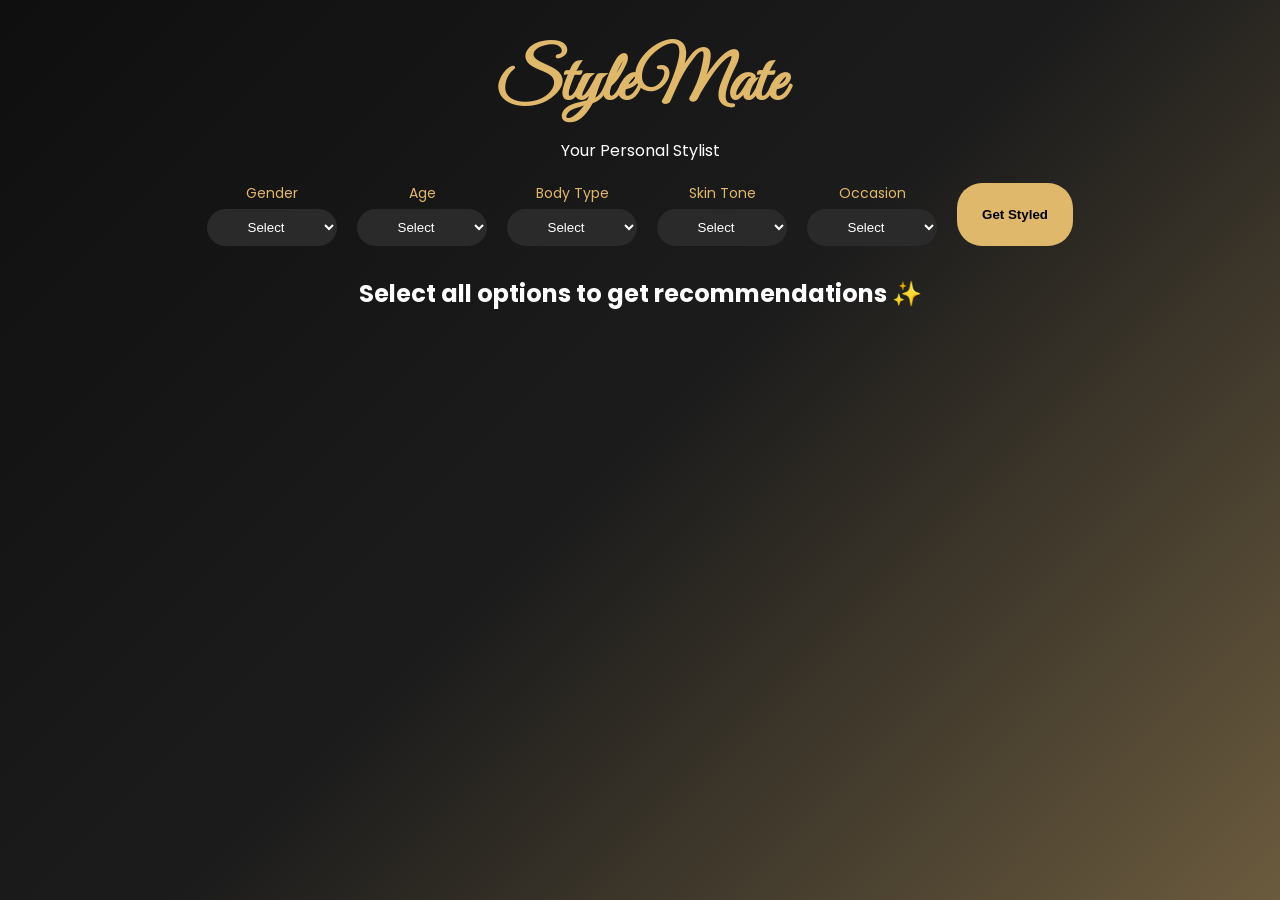
==== app.html @ 2ad91eab "Initial commit - StyleMate project" ====
<!DOCTYPE html>
<html>
<head>

<title>StyleMate App</title>

<link href="https://fonts.googleapis.com/css2?family=Great+Vibes&family=Poppins:wght@300;400;600&display=swap" rel="stylesheet">
<link rel="stylesheet" href="style.css">

</head>

<body>

<div class="app">

<h1 class="logo">StyleMate</h1>
<p>Your Personal Stylist</p>

<div class="filters">

<div class="filter-box">
<label>Gender</label>
<select id="gender">
<option value="">Select</option>
<option>Female</option>
<option>Male</option>
<option>Kids</option>
</select>
</div>

<div class="filter-box">
<label>Age</label>
<select id="age">
<option value="">Select</option>
<option>Kid</option>
<option>Teen</option>
<option>Adult</option>
</select>
</div>

<div class="filter-box">
<label>Body Type</label>
<select id="body">
<option value="">Select</option>
<option>Petite</option>
<option>Hourglass</option>
<option>Pear</option>
<option>Apple</option>
<option>Athletic</option>
<option>Plus Size</option>
</select>
</div>

<div class="filter-box">
<label>Skin Tone</label>
<select id="skin">
<option value="">Select</option>
<option>Fair</option>
<option>Medium</option>
<option>Olive</option>
<option>Dark</option>
</select>
</div>

<div class="filter-box">
<label>Occasion</label>
<select id="occasion">
<option value="">Select</option>
<option value="casual">Casual</option>
<option value="party">Party</option>
<option value="traditional">Traditional</option>
<option value="college">College</option>
<option value="gym">Gym</option>
<option value="beach">Beach</option>
</select>
</div>

<button class="main-btn" onclick="generateLooks()">Get Styled</button>

</div>

<h2 id="resultText">Select all options to get recommendations ✨</h2>

<div id="results" class="results"></div>

</div>

<script src="script.js"></script>

</body>
</html>
---- style.css ----
*{
margin:0;
padding:0;
box-sizing:border-box;
}

body{
font-family:'Poppins',sans-serif;
min-height:100vh;
background:linear-gradient(135deg,#0f0f0f,#1c1c1c,#6b5b3e);
color:white;
}

/* HOME PAGE */
.home{
height:100vh;
display:flex;
flex-direction:column;
justify-content:center;
align-items:center;
}

/* LOGO */
.logo{
font-family:'Great Vibes',cursive;
font-size:70px;
color:#e0b86c;
margin-bottom:10px;
}

/* GLOW BUTTON */
.glow-btn{
padding:12px 30px;
border:none;
border-radius:25px;
background:#e0b86c;
color:black;
font-weight:bold;
cursor:pointer;
transition:0.3s;
}

.glow-btn:hover{
box-shadow:0 0 25px #e0b86c, 0 0 50px #e0b86c;
transform:scale(1.1);
}

/* APP PAGE */
.app{
text-align:center;
padding:40px;
}

/* FILTERS */
.filters{
display:flex;
justify-content:center;
gap:20px;
flex-wrap:wrap;
margin-top:20px;
}

.filter-box{
display:flex;
flex-direction:column;
align-items:center;
}

.filter-box label{
font-size:14px;
margin-bottom:5px;
color:#e0b86c;
}

.filter-box select{
padding:10px 15px;
border-radius:20px;
border:none;
background:#2a2a2a;
color:white;
min-width:130px;
text-align:center;
}

/* MAIN BUTTON */
.main-btn{
padding:12px 25px;
border:none;
border-radius:25px;
background:#e0b86c;
color:black;
font-weight:bold;
cursor:pointer;
}

.main-btn:hover{
box-shadow:0 0 20px #e0b86c;
}

/* RESULTS */
#resultText{
margin-top:30px;
}

.results{
display:flex;
justify-content:center;
gap:20px;
flex-wrap:wrap;
margin-top:30px;
}

/* CARD */
.card{
background:#2a2a2a;
padding:20px;
border-radius:15px;
width:170px;
}

.card h3{
margin-bottom:10px;
}

.card button{
display:block;
width:100%;
margin:5px 0;
padding:8px;
border:none;
border-radius:15px;
cursor:pointer;
background:#444;
color:white;
}

.card button:hover{
background:#e0b86c;
color:black;
}
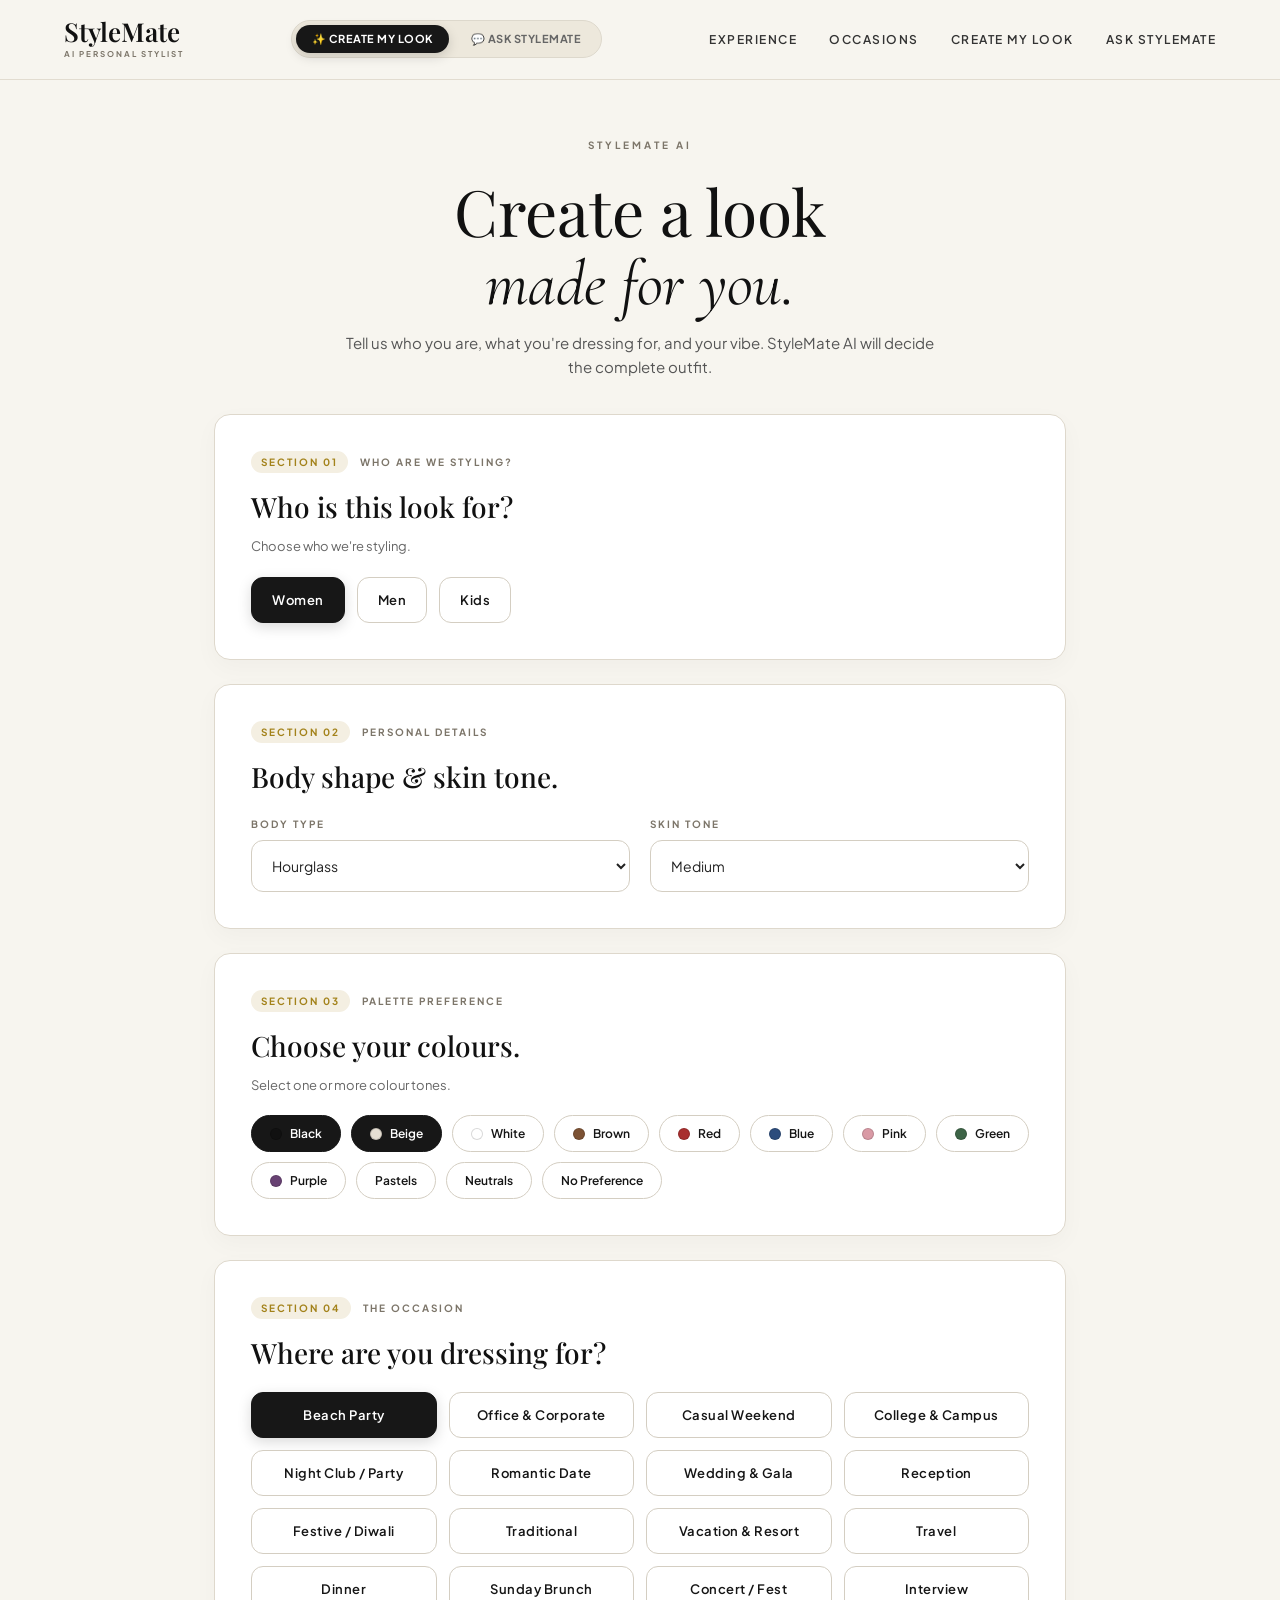
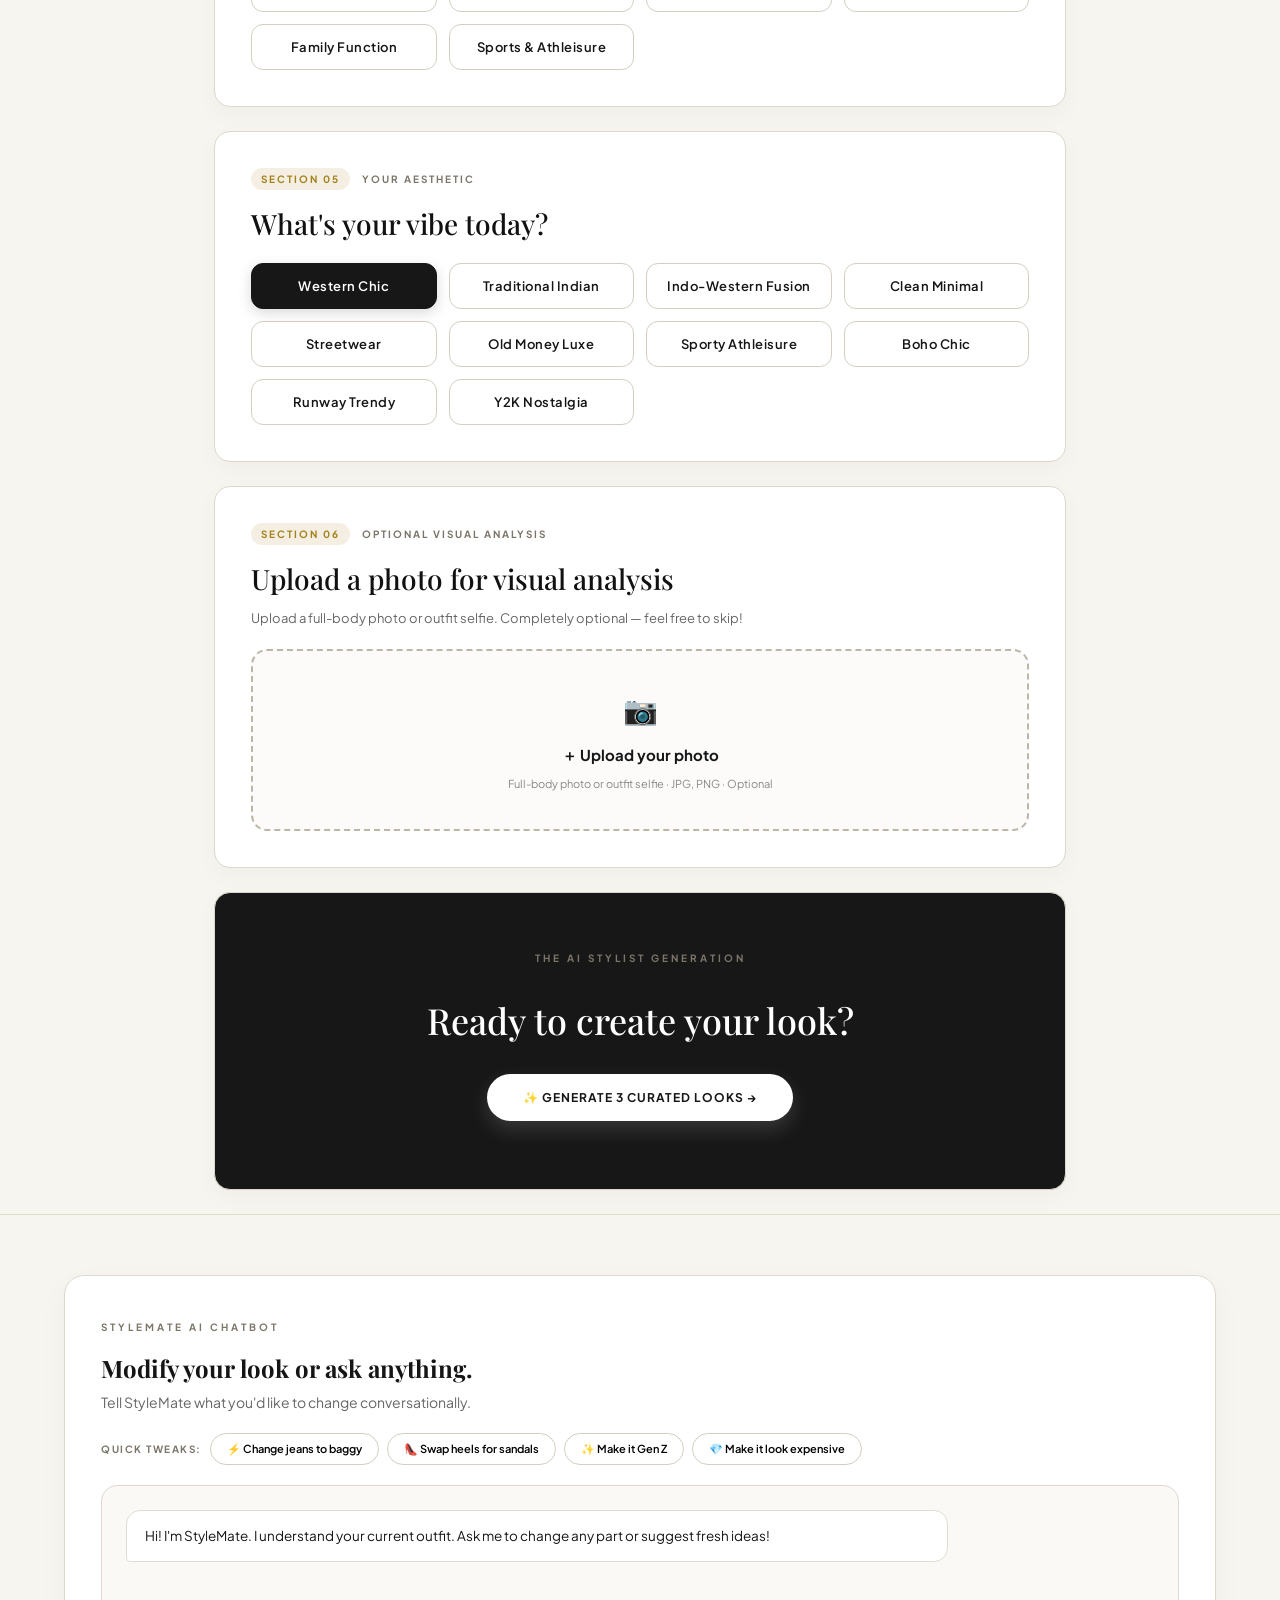
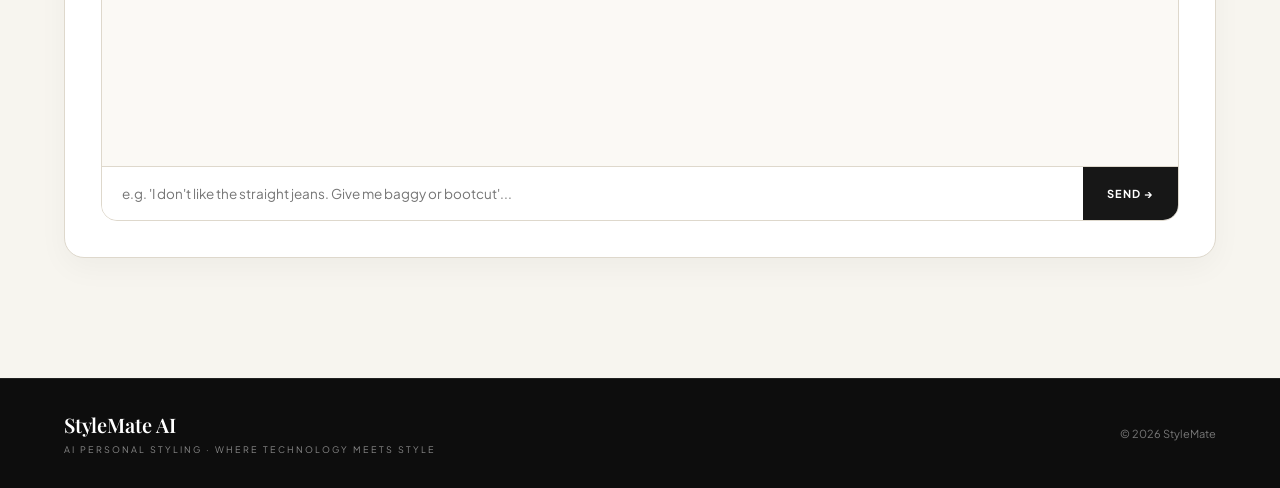
==== commit d8b9deed: "Complete StyleMate AI styling platform" ====
--- a/app.html
+++ b/app.html
@@ -1,91 +1,320 @@
-<!DOCTYPE html>
-<html>
-<head>
-
-<title>StyleMate App</title>
-
-<link href="https://fonts.googleapis.com/css2?family=Great+Vibes&family=Poppins:wght@300;400;600&display=swap" rel="stylesheet">
-<link rel="stylesheet" href="style.css">
-
-</head>
-
-<body>
-
-<div class="app">
-
-<h1 class="logo">StyleMate</h1>
-<p>Your Personal Stylist</p>
-
-<div class="filters">
-
-<div class="filter-box">
-<label>Gender</label>
-<select id="gender">
-<option value="">Select</option>
-<option>Female</option>
-<option>Male</option>
-<option>Kids</option>
-</select>
-</div>
-
-<div class="filter-box">
-<label>Age</label>
-<select id="age">
-<option value="">Select</option>
-<option>Kid</option>
-<option>Teen</option>
-<option>Adult</option>
-</select>
-</div>
-
-<div class="filter-box">
-<label>Body Type</label>
-<select id="body">
-<option value="">Select</option>
-<option>Petite</option>
-<option>Hourglass</option>
-<option>Pear</option>
-<option>Apple</option>
-<option>Athletic</option>
-<option>Plus Size</option>
-</select>
-</div>
-
-<div class="filter-box">
-<label>Skin Tone</label>
-<select id="skin">
-<option value="">Select</option>
-<option>Fair</option>
-<option>Medium</option>
-<option>Olive</option>
-<option>Dark</option>
-</select>
-</div>
-
-<div class="filter-box">
-<label>Occasion</label>
-<select id="occasion">
-<option value="">Select</option>
-<option value="casual">Casual</option>
-<option value="party">Party</option>
-<option value="traditional">Traditional</option>
-<option value="college">College</option>
-<option value="gym">Gym</option>
-<option value="beach">Beach</option>
-</select>
-</div>
-
-<button class="main-btn" onclick="generateLooks()">Get Styled</button>
-
-</div>
-
-<h2 id="resultText">Select all options to get recommendations ✨</h2>
-
-<div id="results" class="results"></div>
-
-</div>
-
-<script src="script.js"></script>
-
-</body>
+<!DOCTYPE html>
+<html lang="en">
+<head>
+    <meta charset="UTF-8">
+    <meta name="viewport" content="width=device-width, initial-scale=1.0">
+    <title>StyleMate | AI Styling Studio</title>
+    <meta name="description" content="StyleMate AI Styling Studio. Tell us who you are, what you're dressing for, and your vibe to create complete personalized outfits.">
+
+    <link rel="preconnect" href="https://fonts.googleapis.com">
+    <link rel="preconnect" href="https://fonts.gstatic.com" crossorigin>
+    <link href="https://fonts.googleapis.com/css2?family=Cormorant+Garamond:ital,wght@0,400;0,600;0,700;1,400;1,600&family=Inter:wght@300;400;500;600;700&family=Playfair+Display:ital,wght@0,400;0,500;0,600;1,400;1,500&family=Plus+Jakarta+Sans:wght@400;500;600;700;800&display=swap" rel="stylesheet">
+    <link rel="stylesheet" href="style.css">
+</head>
+
+<body>
+
+    <!-- TOP NAVIGATION (SAME AS HOMEPAGE) -->
+    <header class="navbar">
+        <div class="nav-container">
+            <a href="index.html" class="brand">
+                <span class="brand-name">StyleMate</span>
+                <span class="brand-sub">AI PERSONAL STYLIST</span>
+            </a>
+
+            <!-- DUAL PATH SWITCHER -->
+            <div class="path-switcher">
+                <button id="path1Btn" class="path-tab active">✨ CREATE MY LOOK</button>
+                <button id="path2Btn" class="path-tab">💬 ASK STYLEMATE</button>
+            </div>
+
+            <nav class="nav-links">
+                <a href="index.html#experience">Experience</a>
+                <a href="index.html#occasions">Occasions</a>
+                <a href="app.html?path=wizard">Create My Look</a>
+                <a href="app.html?path=chat">Ask StyleMate</a>
+            </nav>
+        </div>
+    </header>
+
+
+    <main id="studio" class="studio-wrapper">
+
+        <!-- HERO SECTION -->
+        <section class="studio-hero-compact text-center">
+            <div class="container-center">
+                <span class="eyebrow-badge">STYLEMATE AI</span>
+                <h1 id="pathHeading" class="studio-title font-serif">
+                    Create a look<br>
+                    <em>made for you.</em>
+                </h1>
+                <p id="pathSubheading" class="studio-subtitle">
+                    Tell us who you are, what you're dressing for, and your vibe. StyleMate AI will create a complete personalized outfit.
+                </p>
+            </div>
+        </section>
+
+
+        <!-- PATH 1: GUIDED STYLING FORM CONTAINER -->
+        <div id="path1Container" class="studio-form-container">
+            <div class="container-center-narrow">
+                
+                <!-- SECTION 01: AUDIENCE -->
+                <div class="form-card-step">
+                    <div class="step-card-header">
+                        <span class="step-badge">SECTION 01</span>
+                        <span class="eyebrow-sub">WHO ARE WE STYLING?</span>
+                    </div>
+                    <h2>Who is this look for?</h2>
+                    <p class="step-desc">Choose who we're styling.</p>
+
+                    <div class="choice-grid-pills" id="audienceChoices">
+                        <button class="choice selected" data-group="audience" data-value="Women">Women</button>
+                        <button class="choice" data-group="audience" data-value="Men">Men</button>
+                        <button class="choice" data-group="audience" data-value="Kids">Kids</button>
+                    </div>
+
+                    <!-- Kids Age Group Sub-Section -->
+                    <div id="kidsAgeGroup" class="kids-age-box hidden">
+                        <span class="eyebrow-sub">KIDS AGE GROUP</span>
+                        <div class="choice-grid-pills sub-grid">
+                            <button class="choice sub-choice selected" data-group="kidsAge" data-value="Toddler (2–4 yrs)">Toddler (2–4 yrs)</button>
+                            <button class="choice sub-choice" data-group="kidsAge" data-value="Little Kids (5–8 yrs)">Little Kids (5–8 yrs)</button>
+                            <button class="choice sub-choice" data-group="kidsAge" data-value="Pre-Teen (9–12 yrs)">Pre-Teen (9–12 yrs)</button>
+                            <button class="choice sub-choice" data-group="kidsAge" data-value="Teen (13–16 yrs)">Teen (13–16 yrs)</button>
+                        </div>
+                    </div>
+                </div>
+
+
+                <!-- SECTION 02: BODY SHAPE & SKIN TONE -->
+                <div class="form-card-step">
+                    <div class="step-card-header">
+                        <span class="step-badge">SECTION 02</span>
+                        <span class="eyebrow-sub">PERSONAL DETAILS</span>
+                    </div>
+                    <h2>Body shape & skin tone.</h2>
+
+                    <div class="fields-dual">
+                        <div class="field-box" id="bodyTypeField">
+                            <label for="bodyType">BODY TYPE</label>
+                            <select id="bodyType" class="select-luxe">
+                                <option value="Hourglass">Hourglass</option>
+                                <option value="Pear">Pear</option>
+                                <option value="Apple">Apple</option>
+                                <option value="Rectangle">Rectangle</option>
+                                <option value="Inverted Triangle">Inverted Triangle</option>
+                                <option value="Athletic">Athletic</option>
+                                <option value="Plus/Curvy">Plus / Curvy</option>
+                                <option value="Not Sure">Not Sure (Let AI decide)</option>
+                            </select>
+                        </div>
+
+                        <div class="field-box">
+                            <label for="skinTone">SKIN TONE</label>
+                            <select id="skinTone" class="select-luxe">
+                                <option value="Fair">Fair</option>
+                                <option value="Light">Light</option>
+                                <option value="Medium" selected>Medium</option>
+                                <option value="Tan">Tan</option>
+                                <option value="Deep">Deep</option>
+                                <option value="Not Sure">Not Sure</option>
+                            </select>
+                        </div>
+                    </div>
+                </div>
+
+
+                <!-- SECTION 03: PREFERRED COLOURS -->
+                <div class="form-card-step">
+                    <div class="step-card-header">
+                        <span class="step-badge">SECTION 03</span>
+                        <span class="eyebrow-sub">PALETTE PREFERENCE</span>
+                    </div>
+                    <h2>Choose your colours.</h2>
+                    <p class="step-desc">Select one or more colour tones.</p>
+
+                    <div class="color-pills-grid" id="colorPills">
+                        <button class="color-pill selected" data-color="Black"><span class="swatch swatch-black"></span> Black</button>
+                        <button class="color-pill selected" data-color="Beige"><span class="swatch swatch-beige"></span> Beige</button>
+                        <button class="color-pill" data-color="White"><span class="swatch swatch-white"></span> White</button>
+                        <button class="color-pill" data-color="Brown"><span class="swatch swatch-brown"></span> Brown</button>
+                        <button class="color-pill" data-color="Red"><span class="swatch swatch-red"></span> Red</button>
+                        <button class="color-pill" data-color="Blue"><span class="swatch swatch-blue"></span> Blue</button>
+                        <button class="color-pill" data-color="Pink"><span class="swatch swatch-pink"></span> Pink</button>
+                        <button class="color-pill" data-color="Green"><span class="swatch swatch-green"></span> Green</button>
+                        <button class="color-pill" data-color="Purple"><span class="swatch swatch-purple"></span> Purple</button>
+                        <button class="color-pill" data-color="Pastels">Pastels</button>
+                        <button class="color-pill" data-color="Neutrals">Neutrals</button>
+                        <button class="color-pill" data-color="No Preference">No Preference</button>
+                    </div>
+                </div>
+
+
+                <!-- SECTION 04: OCCASION -->
+                <div class="form-card-step">
+                    <div class="step-card-header">
+                        <span class="step-badge">SECTION 04</span>
+                        <span class="eyebrow-sub">THE OCCASION</span>
+                    </div>
+                    <h2>Where are you dressing for?</h2>
+
+                    <div class="choice-grid-cards" id="occasionChoices">
+                        <button class="choice selected" data-value="Beach">Beach Party</button>
+                        <button class="choice" data-value="Office">Office & Corporate</button>
+                        <button class="choice" data-value="Casual">Casual Weekend</button>
+                        <button class="choice" data-value="College">College & Campus</button>
+                        <button class="choice" data-value="Party">Night Club / Party</button>
+                        <button class="choice" data-value="Date">Romantic Date</button>
+                        <button class="choice" data-value="Wedding">Wedding & Gala</button>
+                        <button class="choice" data-value="Reception">Reception</button>
+                        <button class="choice" data-value="Festive">Festive / Diwali</button>
+                        <button class="choice" data-value="Traditional">Traditional</button>
+                        <button class="choice" data-value="Vacation">Vacation & Resort</button>
+                        <button class="choice" data-value="Travel">Travel</button>
+                        <button class="choice" data-value="Dinner">Dinner</button>
+                        <button class="choice" data-value="Brunch">Sunday Brunch</button>
+                        <button class="choice" data-value="Concert">Concert / Fest</button>
+                        <button class="choice" data-value="Interview">Interview</button>
+                        <button class="choice" data-value="Family Function">Family Function</button>
+                        <button class="choice" data-value="Sports">Sports & Athleisure</button>
+                    </div>
+                </div>
+
+
+                <!-- SECTION 05: AESTHETIC -->
+                <div class="form-card-step">
+                    <div class="step-card-header">
+                        <span class="step-badge">SECTION 05</span>
+                        <span class="eyebrow-sub">YOUR AESTHETIC</span>
+                    </div>
+                    <h2>What's your vibe today?</h2>
+
+                    <div class="choice-grid-cards" id="styleChoices">
+                        <button class="choice selected" data-group="style" data-value="Western">Western Chic</button>
+                        <button class="choice" data-group="style" data-value="Indian">Traditional Indian</button>
+                        <button class="choice" data-group="style" data-value="Fusion">Indo-Western Fusion</button>
+                        <button class="choice" data-group="style" data-value="Minimal">Clean Minimal</button>
+                        <button class="choice" data-group="style" data-value="Streetwear">Streetwear</button>
+                        <button class="choice" data-group="style" data-value="Elegant">Old Money Luxe</button>
+                        <button class="choice" data-group="style" data-value="Sporty">Sporty Athleisure</button>
+                        <button class="choice" data-group="style" data-value="Boho">Boho Chic</button>
+                        <button class="choice" data-group="style" data-value="Trendy">Runway Trendy</button>
+                        <button class="choice" data-group="style" data-value="Y2K">Y2K Nostalgia</button>
+                    </div>
+                </div>
+
+
+                <!-- SECTION 06: OPTIONAL PHOTO -->
+                <div class="form-card-step">
+                    <div class="step-card-header">
+                        <span class="step-badge">SECTION 06</span>
+                        <span class="eyebrow-sub">OPTIONAL VISUAL ANALYSIS</span>
+                    </div>
+                    <h2>Upload a photo for visual analysis</h2>
+                    <p class="step-desc">Upload a full-body photo or outfit selfie. Completely optional — feel free to skip!</p>
+
+                    <label class="upload-dropzone">
+                        <input type="file" id="photo" accept="image/*">
+                        <span class="upload-icon">📷</span>
+                        <span id="uploadLabelText" class="upload-title">＋ Upload your photo</span>
+                        <span class="upload-sub">Full-body photo or outfit selfie · JPG, PNG · Optional</span>
+                    </label>
+                </div>
+
+
+                <!-- SECTION 07: GENERATE ACTION CTA -->
+                <div class="form-card-step generate-cta-card text-center">
+                    <span class="eyebrow-badge">THE AI STYLIST GENERATION</span>
+                    <h2 class="font-serif">Ready to create your look?</h2>
+                    <button id="generateBtn" class="btn-generate-main">
+                        ✨ GENERATE 3 CURATED LOOKS →
+                    </button>
+                    <p id="status" class="status-message"></p>
+                </div>
+
+            </div>
+        </div>
+
+
+        <!-- AI CURATED RESULTS SECTION -->
+        <section id="resultSection" class="result-section-luxe hidden">
+            <div class="container-center">
+                <div class="result-header-flex">
+                    <div>
+                        <span class="eyebrow-badge">STYLEMATE AI CURATION</span>
+                        <h2 class="font-serif">Your Curated Outfit Recommendations.</h2>
+                    </div>
+
+                    <!-- LOOK SWITCHER TABS -->
+                    <div class="look-tabs-bar" id="lookTabsContainer">
+                        <button class="look-tab active" data-look-idx="0">LOOK 01</button>
+                        <button class="look-tab" data-look-idx="1">LOOK 02</button>
+                        <button class="look-tab" data-look-idx="2">LOOK 03</button>
+                    </div>
+                </div>
+
+                <div id="result" class="result-card-container"></div>
+            </div>
+        </section>
+
+
+        <!-- AI CHATBOT SECTION (CONVERSATIONAL MODIFIER) -->
+        <section id="chat" class="chat-section-luxe">
+            <div class="container-center">
+                <div class="chat-card-wrapper">
+                    <div class="chat-card-header">
+                        <span class="eyebrow-badge">STYLEMATE AI CHATBOT</span>
+                        <h2 class="font-serif">Modify your look or ask anything.</h2>
+                        <p class="chat-sub">Tell StyleMate what you'd like to change conversationally.</p>
+                    </div>
+
+                    <!-- Quick Tweaks Bar -->
+                    <div class="quick-tweaks-bar" id="quickTweaksBar">
+                        <span class="quick-tweak-label">Quick Tweaks:</span>
+                        <button class="tweak-btn" data-tweak="I don't like straight jeans. Give me something baggy or bootcut">⚡ Change jeans to baggy</button>
+                        <button class="tweak-btn" data-tweak="Remove heels and give me flat sandals">👠 Swap heels for sandals</button>
+                        <button class="tweak-btn" data-tweak="Make this look more Gen-Z and trendy">✨ Make it Gen Z</button>
+                        <button class="tweak-btn" data-tweak="Make it look more expensive and luxury">💎 Make it look expensive</button>
+                    </div>
+
+                    <div class="chat-box-luxe">
+                        <div id="chatMessages" class="chat-messages-log">
+                            <div class="bot-message">
+                                Hi! I'm StyleMate. I understand your current outfit. Ask me to change any part or suggest fresh ideas!
+                            </div>
+                        </div>
+
+                        <div class="chat-input-bar">
+                            <input
+                                id="chatInput"
+                                type="text"
+                                placeholder="e.g. 'I don't like the straight jeans. Give me baggy or bootcut'..."
+                            >
+                            <button id="chatBtn" class="btn-chat-send">SEND →</button>
+                        </div>
+                    </div>
+                </div>
+            </div>
+        </section>
+
+    </main>
+
+
+    <!-- FOOTER (SAME AS HOMEPAGE) -->
+    <footer class="footer-minimal">
+        <div class="container-center flex-between-footer">
+            <div class="footer-brand-box">
+                <span class="footer-title">StyleMate AI</span>
+                <span class="footer-tagline">AI PERSONAL STYLING · WHERE TECHNOLOGY MEETS STYLE</span>
+            </div>
+            <div class="footer-copy">
+                © 2026 StyleMate
+            </div>
+        </div>
+    </footer>
+
+    <script src="script.js"></script>
+
+</body>
 </html>
--- a/style.css
+++ b/style.css
@@ -1,140 +1,1130 @@
-*{
-margin:0;
-padding:0;
-box-sizing:border-box;
-}
-
-body{
-font-family:'Poppins',sans-serif;
-min-height:100vh;
-background:linear-gradient(135deg,#0f0f0f,#1c1c1c,#6b5b3e);
-color:white;
-}
-
-/* HOME PAGE */
-.home{
-height:100vh;
-display:flex;
-flex-direction:column;
-justify-content:center;
-align-items:center;
-}
-
-/* LOGO */
-.logo{
-font-family:'Great Vibes',cursive;
-font-size:70px;
-color:#e0b86c;
-margin-bottom:10px;
-}
-
-/* GLOW BUTTON */
-.glow-btn{
-padding:12px 30px;
-border:none;
-border-radius:25px;
-background:#e0b86c;
-color:black;
-font-weight:bold;
-cursor:pointer;
-transition:0.3s;
-}
-
-.glow-btn:hover{
-box-shadow:0 0 25px #e0b86c, 0 0 50px #e0b86c;
-transform:scale(1.1);
-}
-
-/* APP PAGE */
-.app{
-text-align:center;
-padding:40px;
-}
-
-/* FILTERS */
-.filters{
-display:flex;
-justify-content:center;
-gap:20px;
-flex-wrap:wrap;
-margin-top:20px;
-}
-
-.filter-box{
-display:flex;
-flex-direction:column;
-align-items:center;
-}
-
-.filter-box label{
-font-size:14px;
-margin-bottom:5px;
-color:#e0b86c;
-}
-
-.filter-box select{
-padding:10px 15px;
-border-radius:20px;
-border:none;
-background:#2a2a2a;
-color:white;
-min-width:130px;
-text-align:center;
-}
-
-/* MAIN BUTTON */
-.main-btn{
-padding:12px 25px;
-border:none;
-border-radius:25px;
-background:#e0b86c;
-color:black;
-font-weight:bold;
-cursor:pointer;
-}
-
-.main-btn:hover{
-box-shadow:0 0 20px #e0b86c;
-}
-
-/* RESULTS */
-#resultText{
-margin-top:30px;
-}
-
-.results{
-display:flex;
-justify-content:center;
-gap:20px;
-flex-wrap:wrap;
-margin-top:30px;
-}
-
-/* CARD */
-.card{
-background:#2a2a2a;
-padding:20px;
-border-radius:15px;
-width:170px;
-}
-
-.card h3{
-margin-bottom:10px;
-}
-
-.card button{
-display:block;
-width:100%;
-margin:5px 0;
-padding:8px;
-border:none;
-border-radius:15px;
-cursor:pointer;
-background:#444;
-color:white;
-}
-
-.card button:hover{
-background:#e0b86c;
-color:black;
+@import url('https://fonts.googleapis.com/css2?family=Cormorant+Garamond:ital,wght@0,400;0,600;0,700;1,400;1,600&family=Inter:wght@300;400;500;600;700&family=Playfair+Display:ital,wght@0,400;0,500;0,600;1,400;1,500&family=Plus+Jakarta+Sans:wght@400;500;600;700;800&display=swap');
+
+/* ============================================================
+   RESET & CORE BASE STYLES
+   ============================================================ */
+
+* {
+    margin: 0;
+    padding: 0;
+    box-sizing: border-box;
+}
+
+html, body {
+    width: 100%;
+    overflow-x: hidden;
+}
+
+body {
+    background: #f7f5ef;
+    color: #151515;
+    font-family: "Plus Jakarta Sans", "Inter", sans-serif;
+    line-height: 1.6;
+    -webkit-font-smoothing: antialiased;
+}
+
+/* GLOBAL CENTERED CONTAINER SYSTEM */
+.container-center {
+    max-width: 1200px;
+    margin: 0 auto;
+    padding: 0 24px;
+    width: 100%;
+}
+
+.container-center-narrow {
+    max-width: 900px;
+    margin: 0 auto;
+    padding: 0 24px;
+    width: 100%;
+}
+
+.text-center {
+    text-align: center;
+}
+
+em {
+    font-style: italic;
+    font-family: "Cormorant Garamond", Georgia, serif;
+}
+
+.font-serif {
+    font-family: "Playfair Display", serif;
+}
+
+/* ============================================================
+   SECTION 1 — NAVBAR
+   ============================================================ */
+
+.navbar {
+    height: 80px;
+    background: rgba(247, 245, 239, 0.95);
+    backdrop-filter: blur(12px);
+    border-bottom: 1px solid #e2dcd0;
+    position: sticky;
+    top: 0;
+    z-index: 100;
+    display: flex;
+    align-items: center;
+}
+
+.nav-container {
+    max-width: 1200px;
+    margin: 0 auto;
+    padding: 0 24px;
+    width: 100%;
+    display: flex;
+    align-items: center;
+    justify-content: space-between;
+}
+
+.brand {
+    display: flex;
+    flex-direction: column;
+    text-decoration: none;
+}
+
+.brand-name {
+    font-family: "Playfair Display", serif;
+    font-size: 26px;
+    font-weight: 600;
+    color: #111;
+    line-height: 1;
+}
+
+.brand-sub {
+    font-size: 8px;
+    letter-spacing: 2px;
+    color: #7c7569;
+    font-weight: 700;
+    margin-top: 3px;
+}
+
+/* PATH SWITCHER IN NAVBAR */
+.path-switcher {
+    display: flex;
+    gap: 6px;
+    background: #ede8dc;
+    padding: 4px;
+    border-radius: 999px;
+    border: 1px solid #ddd8cc;
+}
+
+.path-tab {
+    padding: 7px 16px;
+    border-radius: 999px;
+    border: none;
+    background: transparent;
+    font-size: 11px;
+    font-weight: 700;
+    letter-spacing: 0.5px;
+    cursor: pointer;
+    color: #666;
+    transition: all 0.25s ease;
+    font-family: inherit;
+}
+
+.path-tab.active {
+    background: #171717;
+    color: white;
+    box-shadow: 0 4px 12px rgba(0,0,0,0.15);
+}
+
+.nav-links {
+    display: flex;
+    align-items: center;
+    gap: 32px;
+}
+
+.nav-links a {
+    color: #333;
+    text-decoration: none;
+    font-size: 12px;
+    letter-spacing: 1.5px;
+    font-weight: 600;
+    text-transform: uppercase;
+    transition: color 0.2s ease;
+}
+
+.nav-links a:hover {
+    color: #a3821a;
+}
+
+.nav-actions {
+    display: flex;
+    align-items: center;
+    gap: 12px;
+}
+
+.btn-primary-sm {
+    padding: 9px 18px;
+    border-radius: 999px;
+    background: #171717;
+    color: white !important;
+    text-decoration: none;
+    font-size: 11px;
+    font-weight: 700;
+    letter-spacing: 0.5px;
+    transition: all 0.25s ease;
+}
+
+.btn-primary-sm:hover {
+    background: #333;
+    transform: translateY(-1px);
+}
+
+.btn-secondary-sm {
+    padding: 9px 18px;
+    border-radius: 999px;
+    border: 1px solid #171717;
+    background: transparent;
+    color: #171717 !important;
+    text-decoration: none;
+    font-size: 11px;
+    font-weight: 700;
+    letter-spacing: 0.5px;
+    transition: all 0.25s ease;
+}
+
+.btn-secondary-sm:hover {
+    background: #171717;
+    color: white !important;
+}
+
+/* ============================================================
+   HOMEPAGE HERO SECTION
+   ============================================================ */
+
+.hero-section {
+    padding: 60px 0 40px;
+}
+
+.eyebrow-badge {
+    display: inline-block;
+    font-size: 10px;
+    letter-spacing: 3px;
+    font-weight: 700;
+    color: #7c7569;
+    text-transform: uppercase;
+    margin-bottom: 14px;
+}
+
+.hero-title {
+    font-family: "Playfair Display", serif;
+    font-size: clamp(40px, 5.5vw, 72px);
+    font-weight: 400;
+    line-height: 1.05;
+    color: #111;
+    margin-bottom: 18px;
+}
+
+.hero-subtext {
+    max-width: 620px;
+    margin: 0 auto 30px;
+    color: #555;
+    font-size: 15px;
+    line-height: 1.6;
+}
+
+.hero-cta-group,
+.cta-btn-group {
+    display: flex;
+    align-items: center;
+    justify-content: center;
+    gap: 16px;
+    flex-wrap: wrap;
+}
+
+.btn-luxe-primary {
+    padding: 14px 30px;
+    border-radius: 999px;
+    background: #171717;
+    color: white;
+    text-decoration: none;
+    font-size: 12px;
+    font-weight: 700;
+    letter-spacing: 1px;
+    transition: all 0.25s ease;
+    box-shadow: 0 4px 14px rgba(0,0,0,0.12);
+}
+
+.btn-luxe-primary:hover {
+    background: #333;
+    transform: translateY(-2px);
+    box-shadow: 0 8px 20px rgba(0,0,0,0.18);
+}
+
+.btn-luxe-secondary {
+    padding: 14px 30px;
+    border-radius: 999px;
+    border: 1px solid #171717;
+    background: #ffffff;
+    color: #171717;
+    text-decoration: none;
+    font-size: 12px;
+    font-weight: 700;
+    letter-spacing: 1px;
+    transition: all 0.25s ease;
+}
+
+.btn-luxe-secondary:hover {
+    background: #171717;
+    color: white;
+    transform: translateY(-2px);
+}
+
+/* ============================================================
+   HOMEPAGE TWO PATHS & HOW IT WORKS & OCCASIONS
+   ============================================================ */
+
+.paths-section {
+    padding: 30px 0 50px;
+}
+
+.paths-grid {
+    display: grid;
+    grid-template-columns: 1fr 1fr;
+    gap: 24px;
+}
+
+.path-product-card {
+    background: #ffffff;
+    border: 1px solid #ded8cc;
+    border-radius: 16px;
+    padding: 28px;
+    text-decoration: none;
+    color: #151515;
+    transition: all 0.3s cubic-bezier(0.16, 1, 0.3, 1);
+    display: flex;
+    flex-direction: column;
+    justify-content: space-between;
+}
+
+.path-product-card:hover {
+    border-color: #171717;
+    transform: translateY(-3px);
+    box-shadow: 0 12px 30px rgba(0,0,0,0.06);
+}
+
+.path-card-header {
+    display: flex;
+    align-items: center;
+    justify-content: space-between;
+    margin-bottom: 12px;
+}
+
+.path-badge {
+    font-size: 10px;
+    letter-spacing: 2px;
+    font-weight: 700;
+    color: #a3821a;
+}
+
+.path-icon {
+    font-size: 18px;
+}
+
+.path-product-card h3 {
+    font-family: "Playfair Display", serif;
+    font-size: 22px;
+    font-weight: 500;
+    margin-bottom: 8px;
+    color: #111;
+}
+
+.path-desc {
+    font-size: 13px;
+    color: #666;
+    line-height: 1.5;
+    margin-bottom: 20px;
+}
+
+.path-link {
+    font-size: 11px;
+    font-weight: 700;
+    letter-spacing: 1px;
+    color: #171717;
+    text-transform: uppercase;
+}
+
+.experience-section {
+    padding: 50px 0;
+    border-top: 1px solid #e2dcd0;
+}
+
+.section-tag {
+    font-size: 10px;
+    letter-spacing: 3px;
+    font-weight: 700;
+    color: #7c7569;
+    text-transform: uppercase;
+    display: block;
+    margin-bottom: 8px;
+}
+
+.steps-compact-grid {
+    display: grid;
+    grid-template-columns: repeat(4, 1fr);
+    gap: 20px;
+    margin-top: 30px;
+}
+
+.step-compact-card {
+    background: #ffffff;
+    border: 1px solid #e0dad0;
+    border-radius: 14px;
+    padding: 24px;
+}
+
+.step-num {
+    font-family: "Playfair Display", serif;
+    font-size: 24px;
+    font-weight: 600;
+    color: #a3821a;
+    display: block;
+    margin-bottom: 10px;
+}
+
+.step-compact-card h4 {
+    font-size: 15px;
+    font-weight: 700;
+    margin-bottom: 8px;
+    color: #111;
+}
+
+.step-compact-card p {
+    font-size: 12px;
+    color: #666;
+    line-height: 1.5;
+}
+
+.occasions-section {
+    padding: 60px 0;
+    border-top: 1px solid #e2dcd0;
+}
+
+.section-header-compact {
+    margin-bottom: 35px;
+}
+
+.section-header-compact h2 {
+    font-family: "Playfair Display", serif;
+    font-size: clamp(28px, 3.5vw, 42px);
+    font-weight: 400;
+    color: #111;
+    margin-top: 6px;
+}
+
+.occasions-fashion-grid {
+    display: grid;
+    grid-template-columns: repeat(3, 1fr);
+    gap: 20px;
+}
+
+.occasion-card {
+    background: #ffffff;
+    border: 1px solid #e0dad0;
+    border-radius: 14px;
+    overflow: hidden;
+    text-decoration: none;
+    color: #151515;
+    transition: all 0.3s ease;
+    display: flex;
+    flex-direction: column;
+}
+
+.occasion-card:hover {
+    transform: translateY(-4px);
+    border-color: #171717;
+    box-shadow: 0 10px 25px rgba(0,0,0,0.06);
+}
+
+.occasion-img-box {
+    position: relative;
+    width: 100%;
+    height: 180px;
+    overflow: hidden;
+}
+
+.occasion-img-box img {
+    width: 100%;
+    height: 100%;
+    object-fit: cover;
+    object-position: center 20%;
+    filter: saturate(0.82) sepia(0.06) contrast(0.96) brightness(0.98);
+    transition: transform 0.4s ease, filter 0.4s ease;
+}
+
+.occasion-card:hover .occasion-img-box img {
+    transform: scale(1.05);
+    filter: saturate(0.95) sepia(0.04) contrast(1.0) brightness(1.0);
+}
+
+.occ-overlay-tag {
+    position: absolute;
+    top: 12px;
+    left: 12px;
+    background: rgba(23, 23, 23, 0.8);
+    backdrop-filter: blur(4px);
+    color: white;
+    font-size: 9px;
+    font-weight: 700;
+    letter-spacing: 1.5px;
+    padding: 4px 10px;
+    border-radius: 999px;
+    text-transform: uppercase;
+}
+
+.occasion-card-body {
+    padding: 18px;
+}
+
+.occasion-card-body h3 {
+    font-size: 16px;
+    font-weight: 700;
+    margin-bottom: 4px;
+    color: #111;
+}
+
+.occasion-card-body p {
+    font-size: 12px;
+    color: #666;
+    line-height: 1.4;
+}
+
+/* ============================================================
+   STYLING STUDIO & FORM STEP CARDS (CREATE MY LOOK PAGE)
+   ============================================================ */
+
+.studio-wrapper {
+    padding-bottom: 60px;
+}
+
+.studio-hero-compact {
+    padding: 50px 0 35px;
+}
+
+.studio-title {
+    font-size: clamp(36px, 5vw, 64px);
+    font-weight: 400;
+    line-height: 1.05;
+    margin-top: 10px;
+    color: #111;
+}
+
+.studio-subtitle {
+    max-width: 600px;
+    margin: 14px auto 0;
+    color: #555;
+    font-size: 15px;
+    line-height: 1.6;
+}
+
+.form-card-step {
+    background: #ffffff;
+    border: 1px solid #ded8cc;
+    border-radius: 16px;
+    padding: 36px;
+    margin-bottom: 24px;
+    box-shadow: 0 8px 24px rgba(0,0,0,0.03);
+}
+
+.step-card-header {
+    display: flex;
+    align-items: center;
+    gap: 12px;
+    margin-bottom: 12px;
+}
+
+.step-badge {
+    font-size: 10px;
+    letter-spacing: 2px;
+    font-weight: 700;
+    color: #a3821a;
+    background: #f4efe2;
+    padding: 3px 10px;
+    border-radius: 999px;
+}
+
+.eyebrow-sub {
+    font-size: 10px;
+    letter-spacing: 2px;
+    font-weight: 700;
+    color: #7c7569;
+    text-transform: uppercase;
+}
+
+.form-card-step h2 {
+    font-family: "Playfair Display", serif;
+    font-size: 28px;
+    font-weight: 500;
+    color: #111;
+    margin-bottom: 6px;
+}
+
+.step-desc {
+    font-size: 13px;
+    color: #666;
+    margin-bottom: 20px;
+}
+
+/* CHOICE BUTTON PILLS & CARDS */
+.choice-grid-pills {
+    display: flex;
+    gap: 12px;
+    flex-wrap: wrap;
+}
+
+.choice-grid-cards {
+    display: grid;
+    grid-template-columns: repeat(auto-fill, minmax(180px, 1fr));
+    gap: 12px;
+    margin-top: 16px;
+}
+
+.choice {
+    background: #ffffff;
+    border: 1px solid #d4cec2;
+    padding: 14px 20px;
+    border-radius: 12px;
+    cursor: pointer;
+    font-size: 13px;
+    font-weight: 600;
+    letter-spacing: 0.5px;
+    transition: all 0.25s ease;
+    text-align: center;
+    color: #151515;
+    font-family: inherit;
+}
+
+.choice:hover {
+    border-color: #171717;
+    background: #fcfbfa;
+}
+
+.choice.selected {
+    background: #171717;
+    color: white;
+    border-color: #171717;
+    box-shadow: 0 4px 14px rgba(0,0,0,0.15);
+}
+
+.sub-grid {
+    margin-top: 12px;
+}
+
+.kids-age-box {
+    margin-top: 24px;
+    padding-top: 20px;
+    border-top: 1px dashed #ded8cc;
+}
+
+.hidden {
+    display: none !important;
+}
+
+/* DUAL FIELDS & SELECT DROPDOWNS */
+.fields-dual {
+    display: grid;
+    grid-template-columns: 1fr 1fr;
+    gap: 20px;
+    margin-top: 16px;
+}
+
+.field-box {
+    display: flex;
+    flex-direction: column;
+    gap: 8px;
+}
+
+.field-box label {
+    font-size: 10px;
+    letter-spacing: 2px;
+    font-weight: 700;
+    color: #7c7569;
+}
+
+.select-luxe {
+    height: 52px;
+    padding: 0 16px;
+    border: 1px solid #d4cec2;
+    border-radius: 12px;
+    background: #ffffff;
+    font-size: 14px;
+    color: #222;
+    font-family: inherit;
+    outline: none;
+    cursor: pointer;
+    transition: border-color 0.2s ease;
+}
+
+.select-luxe:focus {
+    border-color: #171717;
+}
+
+/* COLOR PALETTE CHIPS */
+.color-pills-grid {
+    display: flex;
+    flex-wrap: wrap;
+    gap: 10px;
+    margin-top: 16px;
+}
+
+.color-pill {
+    display: inline-flex;
+    align-items: center;
+    gap: 8px;
+    padding: 10px 18px;
+    border-radius: 999px;
+    border: 1px solid #d4cec2;
+    background: #ffffff;
+    color: #151515;
+    font-size: 12px;
+    font-weight: 600;
+    cursor: pointer;
+    transition: all 0.25s ease;
+    font-family: inherit;
+}
+
+.color-pill:hover,
+.color-pill.selected {
+    background: #171717;
+    color: white;
+    border-color: #171717;
+}
+
+.swatch {
+    width: 12px;
+    height: 12px;
+    border-radius: 50%;
+    display: inline-block;
+    border: 1px solid rgba(0,0,0,0.15);
+}
+
+.swatch-black { background: #111; }
+.swatch-beige { background: #e6dfd3; }
+.swatch-white { background: #ffffff; }
+.swatch-brown { background: #7c5234; }
+.swatch-red { background: #a82e2e; }
+.swatch-blue { background: #2c4c7c; }
+.swatch-pink { background: #d99aa5; }
+.swatch-green { background: #3d6447; }
+.swatch-purple { background: #684273; }
+
+/* UPLOAD DROPZONE CARD */
+.upload-dropzone {
+    border: 2px dashed #bcb5a8;
+    border-radius: 16px;
+    background: #fcfbfa;
+    padding: 36px 20px;
+    display: flex;
+    flex-direction: column;
+    align-items: center;
+    justify-content: center;
+    cursor: pointer;
+    gap: 8px;
+    transition: all 0.25s ease;
+    margin-top: 16px;
+}
+
+.upload-dropzone:hover {
+    border-color: #171717;
+    background: #f5f2eb;
+}
+
+.upload-dropzone input {
+    display: none;
+}
+
+.upload-icon {
+    font-size: 28px;
+    margin-bottom: 4px;
+}
+
+.upload-title {
+    font-size: 15px;
+    font-weight: 700;
+    color: #171717;
+}
+
+.upload-sub {
+    font-size: 11px;
+    color: #888;
+}
+
+/* GENERATE CTA CARD */
+.generate-cta-card {
+    background: #171717;
+    color: white;
+    padding: 50px 36px;
+}
+
+.generate-cta-card h2 {
+    color: white;
+    font-size: 36px;
+    margin: 12px 0 24px;
+}
+
+.btn-generate-main {
+    padding: 16px 36px;
+    background: white;
+    color: #171717;
+    border: none;
+    border-radius: 999px;
+    cursor: pointer;
+    letter-spacing: 1px;
+    font-size: 12px;
+    font-weight: 700;
+    transition: all 0.25s ease;
+    box-shadow: 0 8px 20px rgba(255,255,255,0.15);
+    font-family: inherit;
+}
+
+.btn-generate-main:hover {
+    background: #f0ebd9;
+    transform: translateY(-2px);
+}
+
+.status-message {
+    margin-top: 18px;
+    font-size: 13px;
+    color: #ccc;
+}
+
+/* RESULT SECTION & 3 LOOK CARDS */
+.result-section-luxe {
+    padding: 60px 0;
+    border-top: 1px solid #e2dcd0;
+}
+
+.result-section-luxe.hidden {
+    display: none;
+}
+
+.result-header-flex {
+    display: flex;
+    align-items: flex-end;
+    justify-content: space-between;
+    flex-wrap: wrap;
+    gap: 20px;
+    margin-bottom: 24px;
+}
+
+.look-tabs-bar {
+    display: flex;
+    gap: 8px;
+}
+
+.look-tab {
+    padding: 10px 20px;
+    border-radius: 999px;
+    border: 1px solid #d4cec2;
+    background: #ffffff;
+    font-size: 12px;
+    font-weight: 700;
+    letter-spacing: 1px;
+    cursor: pointer;
+    transition: all 0.25s ease;
+    font-family: inherit;
+}
+
+.look-tab.active {
+    background: #171717;
+    color: white;
+    border-color: #171717;
+}
+
+.look-card-render {
+    background: #ffffff;
+    border: 1px solid #ded8cc;
+    border-radius: 20px;
+    padding: 36px;
+    box-shadow: 0 10px 30px rgba(0,0,0,0.04);
+}
+
+.look-card-title {
+    font-family: "Playfair Display", serif;
+    font-size: 30px;
+    font-weight: 500;
+    margin-bottom: 6px;
+    color: #111;
+}
+
+.look-card-desc {
+    color: #666;
+    margin-bottom: 20px;
+    font-size: 14px;
+}
+
+.outfit-grid {
+    display: grid;
+    grid-template-columns: repeat(auto-fit, minmax(200px, 1fr));
+    gap: 16px;
+    margin: 24px 0;
+}
+
+.outfit-item-card {
+    background: #fbf9f5;
+    border: 1px solid #e2dcd0;
+    border-radius: 12px;
+    padding: 18px;
+}
+
+.item-label-tag {
+    font-size: 9px;
+    letter-spacing: 2px;
+    font-weight: 700;
+    color: #a3821a;
+    display: block;
+    margin-bottom: 4px;
+}
+
+.item-title {
+    font-size: 14px;
+    font-weight: 700;
+    margin-bottom: 10px;
+    color: #111;
+}
+
+.shop-links-bar {
+    display: flex;
+    gap: 6px;
+    margin-top: 8px;
+    flex-wrap: wrap;
+}
+
+.shop-btn {
+    font-size: 10px;
+    padding: 4px 10px;
+    border-radius: 6px;
+    background: #eae4d8;
+    color: #171717;
+    text-decoration: none;
+    font-weight: 600;
+    transition: all 0.2s ease;
+}
+
+.shop-btn:hover {
+    background: #171717;
+    color: white;
+}
+
+/* CHATBOT SECTION (LUXE CARD WRAPPER) */
+.chat-section-luxe {
+    padding: 60px 0;
+    border-top: 1px solid #e2dcd0;
+}
+
+.chat-card-wrapper {
+    background: #ffffff;
+    border: 1px solid #ded8cc;
+    border-radius: 20px;
+    padding: 36px;
+    box-shadow: 0 10px 30px rgba(0,0,0,0.04);
+}
+
+.chat-sub {
+    color: #666;
+    font-size: 14px;
+    margin-top: 4px;
+    margin-bottom: 20px;
+}
+
+.quick-tweaks-bar {
+    display: flex;
+    align-items: center;
+    flex-wrap: wrap;
+    gap: 8px;
+    margin-bottom: 20px;
+}
+
+.quick-tweak-label {
+    font-size: 10px;
+    font-weight: 700;
+    letter-spacing: 1.5px;
+    color: #7c7569;
+    text-transform: uppercase;
+}
+
+.tweak-btn {
+    padding: 8px 16px;
+    border-radius: 999px;
+    border: 1px solid #d4cec2;
+    background: #ffffff;
+    font-size: 11px;
+    font-weight: 600;
+    cursor: pointer;
+    transition: all 0.2s ease;
+    font-family: inherit;
+}
+
+.tweak-btn:hover {
+    background: #171717;
+    color: white;
+}
+
+.chat-box-luxe {
+    border: 1px solid #ded8cc;
+    border-radius: 16px;
+    background: #fbf9f5;
+    overflow: hidden;
+}
+
+.chat-messages-log {
+    min-height: 280px;
+    max-height: 450px;
+    overflow-y: auto;
+    padding: 24px;
+}
+
+.bot-message,
+.user-message {
+    max-width: 80%;
+    padding: 14px 18px;
+    margin-bottom: 14px;
+    line-height: 1.6;
+    font-size: 13.5px;
+    border-radius: 14px;
+}
+
+.bot-message {
+    background: #ffffff;
+    border: 1px solid #e2dcd0;
+    color: #151515;
+    border-bottom-left-radius: 4px;
+}
+
+.user-message {
+    background: #171717;
+    color: white;
+    margin-left: auto;
+    border-bottom-right-radius: 4px;
+}
+
+.chat-input-bar {
+    display: flex;
+    border-top: 1px solid #ded8cc;
+    background: #ffffff;
+}
+
+.chat-input-bar input {
+    flex: 1;
+    border: none;
+    background: transparent;
+    padding: 18px 20px;
+    font-size: 13.5px;
+    outline: none;
+    font-family: inherit;
+}
+
+.btn-chat-send {
+    padding: 0 24px;
+    border: none;
+    background: #171717;
+    color: white;
+    cursor: pointer;
+    font-weight: 700;
+    letter-spacing: 1px;
+    font-size: 11px;
+    font-family: inherit;
+    transition: background 0.2s ease;
+}
+
+.btn-chat-send:hover {
+    background: #333;
+}
+
+/* ============================================================
+   SECTION 7 — FOOTER (MINIMAL)
+   ============================================================ */
+
+.footer-minimal {
+    background: #0d0d0d;
+    color: white;
+    padding: 30px 0;
+    border-top: 1px solid #222;
+}
+
+.flex-between-footer {
+    display: flex;
+    align-items: center;
+    justify-content: space-between;
+}
+
+.footer-brand-box {
+    display: flex;
+    flex-direction: column;
+}
+
+.footer-title {
+    font-family: "Playfair Display", serif;
+    font-size: 20px;
+    font-weight: 600;
+    color: white;
+}
+
+.footer-tagline {
+    font-size: 9px;
+    letter-spacing: 2px;
+    color: #888;
+    margin-top: 2px;
+}
+
+.footer-copy {
+    font-size: 11px;
+    color: #777;
+}
+
+/* ============================================================
+   RESPONSIVE MEDIA QUERIES
+   ============================================================ */
+
+@media (max-width: 900px) {
+    .paths-grid {
+        grid-template-columns: 1fr;
+    }
+
+    .steps-compact-grid {
+        grid-template-columns: repeat(2, 1fr);
+    }
+
+    .occasions-fashion-grid {
+        grid-template-columns: repeat(2, 1fr);
+    }
+
+    .fields-dual {
+        grid-template-columns: 1fr;
+    }
+}
+
+@media (max-width: 600px) {
+    .nav-links {
+        display: none;
+    }
+
+    .steps-compact-grid {
+        grid-template-columns: 1fr;
+    }
+
+    .occasions-fashion-grid {
+        grid-template-columns: 1fr;
+    }
+
+    .flex-between-footer {
+        flex-direction: column;
+        gap: 12px;
+        text-align: center;
+    }
+
+    .hero-section {
+        padding: 40px 0 25px;
+    }
+
+    .form-card-step {
+        padding: 24px 18px;
+    }
+
+    .btn-luxe-primary, .btn-luxe-secondary {
+        width: 100%;
+        text-align: center;
+    }
 }
